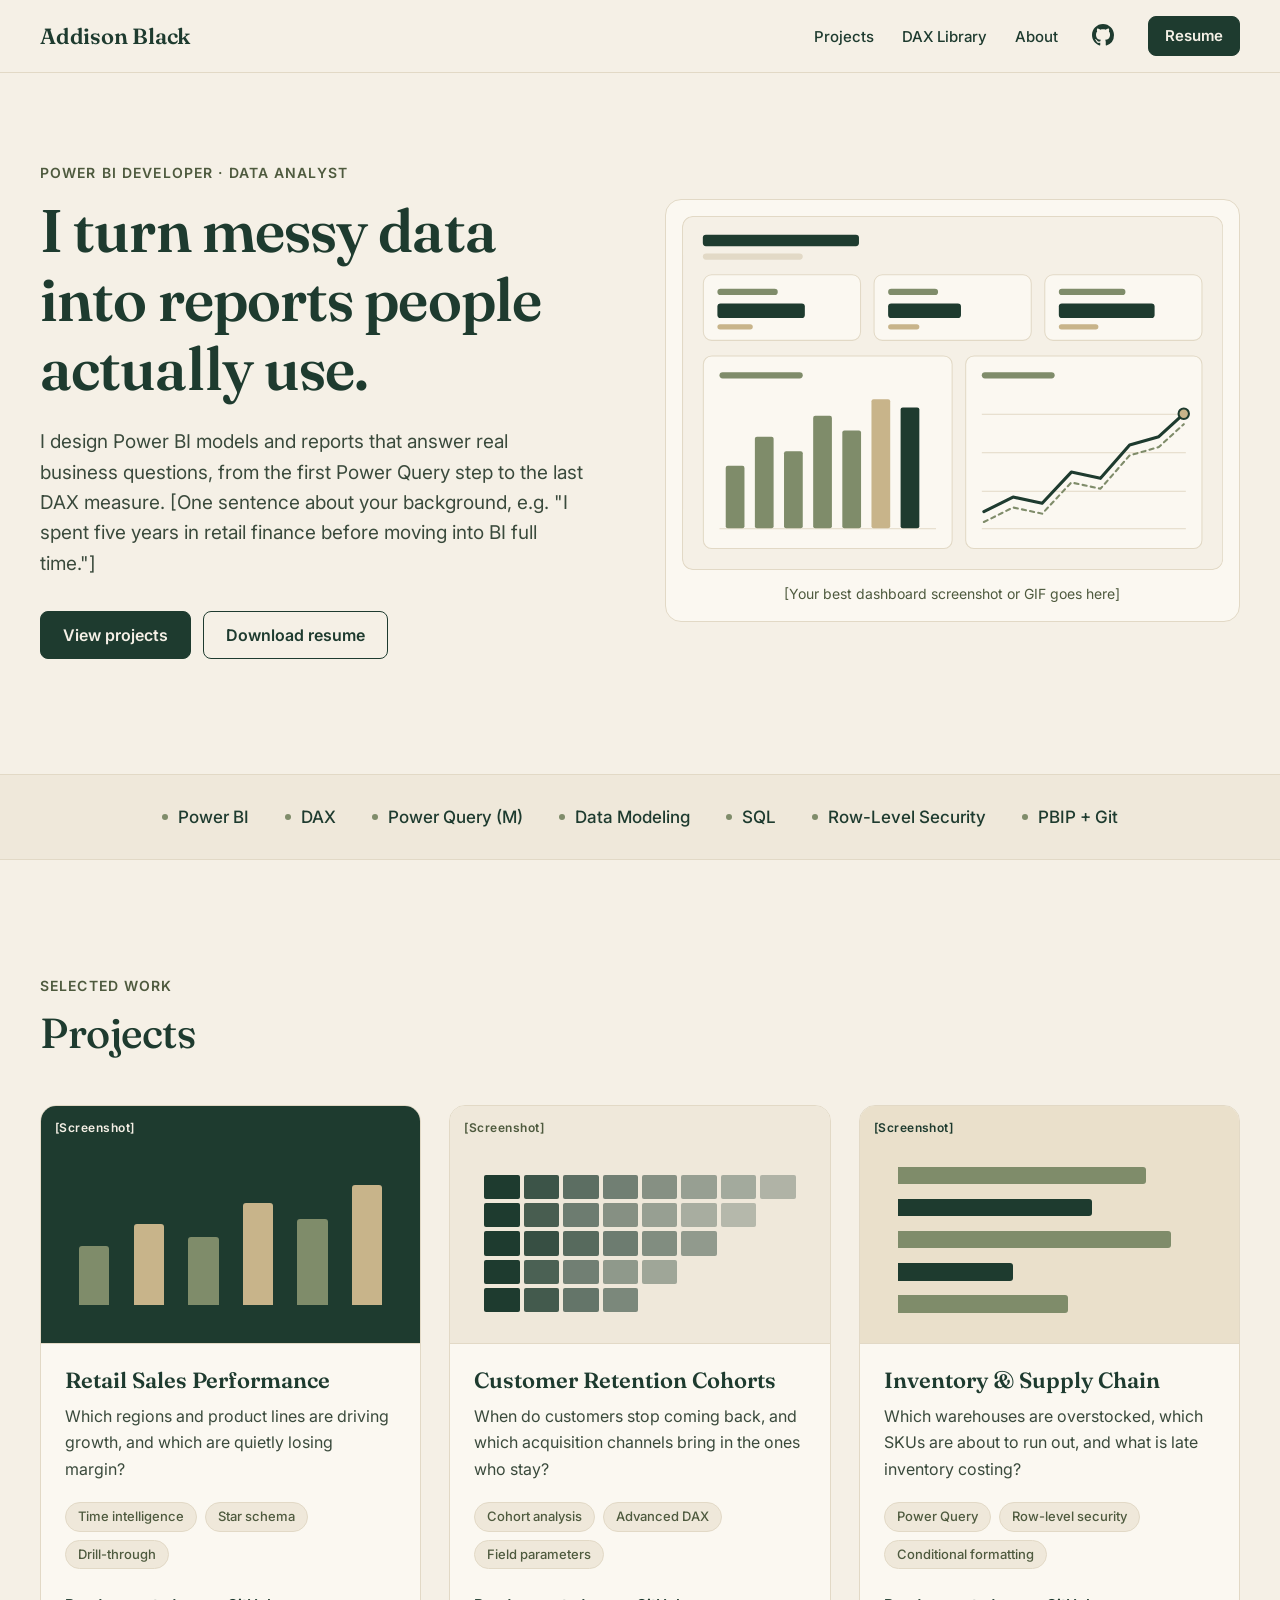
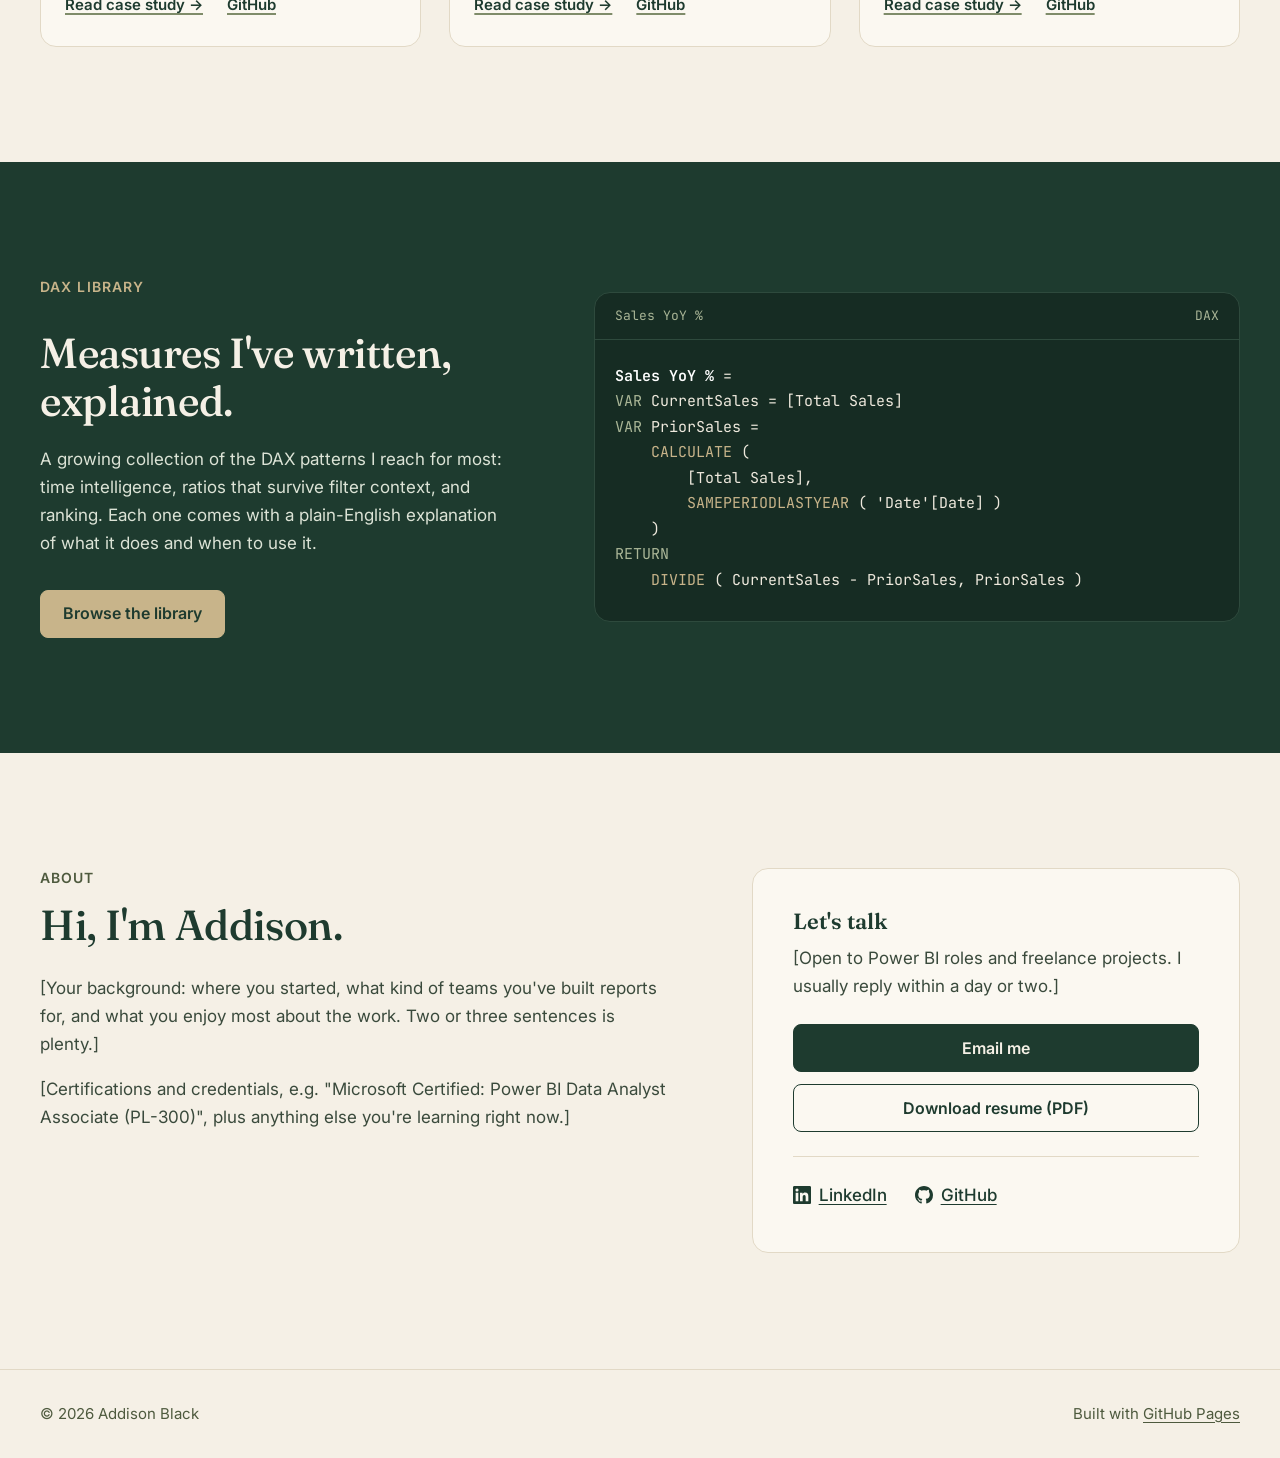
==== index.html @ 35fb1d41 "first commit" ====
<!DOCTYPE html>
<html lang="en">
<head>
  <meta charset="utf-8">
  <meta name="viewport" content="width=device-width, initial-scale=1">
  <script>document.documentElement.classList.add("js");</script>

  <title>Addison Black | Power BI Developer &amp; Data Analyst</title>
  <meta name="description" content="[Addison Black is a Power BI developer and data analyst who builds clear, well-modeled reports. Edit this description to about 150 characters.]">
  <link rel="canonical" href="https://addisonblack.github.io/">

  <!-- Open Graph / social sharing previews -->
  <meta property="og:type" content="website">
  <meta property="og:site_name" content="Addison Black">
  <meta property="og:title" content="Addison Black | Power BI Developer &amp; Data Analyst">
  <meta property="og:description" content="[I turn messy data into reports people actually use. Short description for link previews.]">
  <meta property="og:url" content="https://addisonblack.github.io/">
  <meta property="og:image" content="https://addisonblack.github.io/assets/img/[og-image-1200x630].png">
  <meta property="og:image:alt" content="[Describe the preview image]">
  <meta name="twitter:card" content="summary_large_image">

  <!-- Fonts -->
  <link rel="preconnect" href="https://fonts.googleapis.com">
  <link rel="preconnect" href="https://fonts.gstatic.com" crossorigin>
  <link href="https://fonts.googleapis.com/css2?family=Fraunces:opsz,wght@9..144,500;9..144,600&family=Inter:wght@400;500;600&family=JetBrains+Mono:wght@400;500&display=swap" rel="stylesheet">

  <link rel="stylesheet" href="css/styles.css">
</head>
<body>
  <a class="skip-link" href="#main">Skip to content</a>

  <!-- ===================== Header ===================== -->
  <header class="site-header">
    <div class="container header-inner">
      <a class="wordmark" href="index.html">Addison Black</a>

      <button class="menu-toggle" type="button" aria-expanded="false" aria-controls="site-nav">
        <span class="menu-toggle__bars" aria-hidden="true"></span>
        Menu
      </button>

      <nav id="site-nav" class="site-nav" aria-label="Main">
        <ul class="nav-list">
          <li><a href="#projects">Projects</a></li>
          <li><a href="#dax">DAX Library</a></li>
          <li><a href="#about">About</a></li>
          <li>
            <a class="nav-icon" href="https://github.com/AddisonBlack" aria-label="GitHub">
              <svg viewBox="0 0 16 16" aria-hidden="true" focusable="false" fill="currentColor"><path d="M8 0C3.58 0 0 3.58 0 8c0 3.54 2.29 6.53 5.47 7.59.4.07.55-.17.55-.38 0-.19-.01-.82-.01-1.49-2.01.37-2.53-.49-2.69-.94-.09-.23-.48-.94-.82-1.13-.28-.15-.68-.52-.01-.53.63-.01 1.08.58 1.23.82.72 1.21 1.87.87 2.33.66.07-.52.28-.87.51-1.07-1.78-.2-3.64-.89-3.64-3.95 0-.87.31-1.59.82-2.15-.08-.2-.36-1.02.08-2.12 0 0 .67-.21 2.2.82.64-.18 1.32-.27 2-.27.68 0 1.36.09 2 .27 1.53-1.04 2.2-.82 2.2-.82.44 1.1.16 1.92.08 2.12.51.56.82 1.27.82 2.15 0 3.07-1.87 3.75-3.65 3.95.29.25.54.73.54 1.48 0 1.07-.01 1.93-.01 2.2 0 .21.15.46.55.38A8.013 8.013 0 0016 8c0-4.42-3.58-8-8-8z"/></svg>
              <span class="nav-icon__text visually-hidden">GitHub</span>
            </a>
          </li>
          <li><a class="btn btn--primary btn--sm" href="assets/resume.pdf">Resume</a></li>
        </ul>
      </nav>
    </div>
  </header>

  <main id="main">

    <!-- ===================== Hero ===================== -->
    <section class="hero" aria-labelledby="hero-title">
      <div class="container hero-grid">
        <div>
          <p class="eyebrow">Power BI Developer · Data Analyst</p>
          <h1 id="hero-title" class="h1">I turn messy data into reports people actually use.</h1>
          <p class="lead">
            I design Power BI models and reports that answer real business questions, from the
            first Power Query step to the last DAX measure.
            [One sentence about your background, e.g. "I spent five years in retail finance before moving into BI full time."]
          </p>
          <div class="btn-row">
            <a class="btn btn--primary" href="#projects">View projects</a>
            <a class="btn btn--outline" href="assets/resume.pdf" download>Download resume</a>
          </div>
        </div>

        <!-- Featured dashboard.
             To replace the skeleton, swap the <svg> for:
             <img src="assets/img/featured-dashboard.png" alt="[Describe what the dashboard shows]" width="1200" height="780">
             and update the caption. -->
        <figure class="card hero-figure">
          <svg viewBox="0 0 520 340" role="img" aria-label="Placeholder sketch of a dashboard with three KPI tiles, a bar chart and a line chart">
            <rect x="0.5" y="0.5" width="519" height="339" rx="10" fill="#F5F0E6" stroke="#E2D9C6"/>
            <!-- Title -->
            <rect x="20" y="18" width="150" height="11" rx="3" fill="#1E3B2F"/>
            <rect x="20" y="36" width="96" height="6" rx="3" fill="#E2D9C6"/>
            <!-- KPI tiles -->
            <g>
              <rect x="20.5" y="56.5" width="151" height="63" rx="8" fill="#FBF8F1" stroke="#E2D9C6"/>
              <rect x="34" y="70" width="58" height="6" rx="3" fill="#7F8C6A"/>
              <rect x="34" y="84" width="84" height="14" rx="3" fill="#1E3B2F"/>
              <rect x="34" y="104" width="34" height="5" rx="2.5" fill="#C8B48A"/>

              <rect x="184.5" y="56.5" width="151" height="63" rx="8" fill="#FBF8F1" stroke="#E2D9C6"/>
              <rect x="198" y="70" width="48" height="6" rx="3" fill="#7F8C6A"/>
              <rect x="198" y="84" width="70" height="14" rx="3" fill="#1E3B2F"/>
              <rect x="198" y="104" width="30" height="5" rx="2.5" fill="#C8B48A"/>

              <rect x="348.5" y="56.5" width="151" height="63" rx="8" fill="#FBF8F1" stroke="#E2D9C6"/>
              <rect x="362" y="70" width="64" height="6" rx="3" fill="#7F8C6A"/>
              <rect x="362" y="84" width="92" height="14" rx="3" fill="#1E3B2F"/>
              <rect x="362" y="104" width="38" height="5" rx="2.5" fill="#C8B48A"/>
            </g>
            <!-- Bar chart -->
            <g>
              <rect x="20.5" y="134.5" width="239" height="185" rx="8" fill="#FBF8F1" stroke="#E2D9C6"/>
              <rect x="36" y="150" width="80" height="6" rx="3" fill="#7F8C6A"/>
              <line x1="36" y1="300.5" x2="244" y2="300.5" stroke="#E2D9C6"/>
              <rect x="42"  y="240" width="18" height="60"  rx="2" fill="#7F8C6A"/>
              <rect x="70"  y="212" width="18" height="88"  rx="2" fill="#7F8C6A"/>
              <rect x="98"  y="226" width="18" height="74"  rx="2" fill="#7F8C6A"/>
              <rect x="126" y="192" width="18" height="108" rx="2" fill="#7F8C6A"/>
              <rect x="154" y="206" width="18" height="94"  rx="2" fill="#7F8C6A"/>
              <rect x="182" y="176" width="18" height="124" rx="2" fill="#C8B48A"/>
              <rect x="210" y="184" width="18" height="116" rx="2" fill="#1E3B2F"/>
            </g>
            <!-- Line chart -->
            <g>
              <rect x="272.5" y="134.5" width="227" height="185" rx="8" fill="#FBF8F1" stroke="#E2D9C6"/>
              <rect x="288" y="150" width="70" height="6" rx="3" fill="#7F8C6A"/>
              <line x1="288" y1="190.5" x2="484" y2="190.5" stroke="#E2D9C6"/>
              <line x1="288" y1="227.5" x2="484" y2="227.5" stroke="#E2D9C6"/>
              <line x1="288" y1="264.5" x2="484" y2="264.5" stroke="#E2D9C6"/>
              <line x1="288" y1="300.5" x2="484" y2="300.5" stroke="#E2D9C6"/>
              <polyline points="290,284 318,270 346,276 374,246 402,252 430,220 458,212 482,190" fill="none" stroke="#7F8C6A" stroke-width="2" stroke-dasharray="4 4" stroke-linecap="round" transform="translate(0 10)"/>
              <polyline points="290,284 318,270 346,276 374,246 402,252 430,220 458,212 482,190" fill="none" stroke="#1E3B2F" stroke-width="3" stroke-linejoin="round" stroke-linecap="round"/>
              <circle cx="482" cy="190" r="5" fill="#C8B48A" stroke="#1E3B2F" stroke-width="2"/>
            </g>
          </svg>
          <figcaption class="figure-caption">[Your best dashboard screenshot or GIF goes here]</figcaption>
        </figure>
      </div>
    </section>

    <!-- ===================== Skills strip ===================== -->
    <section class="skills" aria-labelledby="skills-title">
      <div class="container">
        <h2 id="skills-title" class="visually-hidden">Skills</h2>
        <ul class="skills-list">
          <li>Power BI</li>
          <li>DAX</li>
          <li>Power Query (M)</li>
          <li>Data Modeling</li>
          <li>SQL</li>
          <li>Row-Level Security</li>
          <li>PBIP + Git</li>
        </ul>
      </div>
    </section>

    <!-- ===================== Projects ===================== -->
    <section id="projects" class="section" aria-labelledby="projects-title">
      <div class="container">
        <header class="section-header">
          <p class="eyebrow">Selected work</p>
          <h2 id="projects-title" class="h2">Projects</h2>
        </header>

        <ul class="projects-grid">
          <!-- Project 1 -->
          <li>
            <article class="card project-card">
              <!-- [Replace with <img class="thumb" src="assets/img/retail-sales-thumb.png" alt="Retail Sales Performance dashboard overview">] -->
              <div class="thumb thumb--bars" aria-hidden="true">
                <span class="thumb__label">[Screenshot]</span>
                <span style="height:45%"></span><span style="height:62%"></span><span style="height:52%"></span>
                <span style="height:78%"></span><span style="height:66%"></span><span style="height:92%"></span>
              </div>
              <div class="project-card__body">
                <h3 class="h3">Retail Sales Performance</h3>
                <p class="project-card__question">Which regions and product lines are driving growth, and which are quietly losing margin?</p>
                <ul class="tag-list" aria-label="Techniques">
                  <li class="tag">Time intelligence</li>
                  <li class="tag">Star schema</li>
                  <li class="tag">Drill-through</li>
                </ul>
                <div class="project-card__links">
                  <a class="text-link" href="projects/retail-sales.html" aria-label="Read case study: Retail Sales Performance">Read case study →</a>
                  <a class="text-link" href="https://github.com/AddisonBlack/[retail-sales-repo]" aria-label="GitHub: Retail Sales Performance repository">GitHub</a>
                </div>
              </div>
            </article>
          </li>

          <!-- Project 2 -->
          <li>
            <article class="card project-card">
              <!-- [Replace with <img class="thumb" src="assets/img/customer-retention-thumb.png" alt="Customer retention cohort matrix"> ] -->
              <div class="thumb thumb--cohort" aria-hidden="true">
                <span class="thumb__label">[Screenshot]</span>
                <span style="opacity:1"></span><span style="opacity:.85"></span><span style="opacity:.7"></span><span style="opacity:.6"></span><span style="opacity:.5"></span><span style="opacity:.42"></span><span style="opacity:.36"></span><span style="opacity:.3"></span>
                <span style="opacity:1"></span><span style="opacity:.8"></span><span style="opacity:.62"></span><span style="opacity:.5"></span><span style="opacity:.42"></span><span style="opacity:.34"></span><span style="opacity:.28"></span><span style="opacity:0"></span>
                <span style="opacity:1"></span><span style="opacity:.88"></span><span style="opacity:.72"></span><span style="opacity:.62"></span><span style="opacity:.52"></span><span style="opacity:.45"></span><span style="opacity:0"></span><span style="opacity:0"></span>
                <span style="opacity:1"></span><span style="opacity:.78"></span><span style="opacity:.6"></span><span style="opacity:.46"></span><span style="opacity:.38"></span><span style="opacity:0"></span><span style="opacity:0"></span><span style="opacity:0"></span>
                <span style="opacity:1"></span><span style="opacity:.82"></span><span style="opacity:.66"></span><span style="opacity:.55"></span><span style="opacity:0"></span><span style="opacity:0"></span><span style="opacity:0"></span><span style="opacity:0"></span>
              </div>
              <div class="project-card__body">
                <h3 class="h3">Customer Retention Cohorts</h3>
                <p class="project-card__question">When do customers stop coming back, and which acquisition channels bring in the ones who stay?</p>
                <ul class="tag-list" aria-label="Techniques">
                  <li class="tag">Cohort analysis</li>
                  <li class="tag">Advanced DAX</li>
                  <li class="tag">Field parameters</li>
                </ul>
                <div class="project-card__links">
                  <!-- [Change href to projects/customer-retention.html once that page exists] -->
                  <a class="text-link" href="#projects" aria-label="Read case study: Customer Retention Cohorts">Read case study →</a>
                  <a class="text-link" href="https://github.com/AddisonBlack/[customer-retention-repo]" aria-label="GitHub: Customer Retention Cohorts repository">GitHub</a>
                </div>
              </div>
            </article>
          </li>

          <!-- Project 3 -->
          <li>
            <article class="card project-card">
              <!-- [Replace with <img class="thumb" src="assets/img/inventory-thumb.png" alt="Inventory and supply chain dashboard"> ] -->
              <div class="thumb thumb--hbars" aria-hidden="true">
                <span class="thumb__label">[Screenshot]</span>
                <span style="width:82%"></span>
                <span style="width:64%" class="is-alert"></span>
                <span style="width:90%"></span>
                <span style="width:38%" class="is-alert"></span>
                <span style="width:56%"></span>
              </div>
              <div class="project-card__body">
                <h3 class="h3">Inventory &amp; Supply Chain</h3>
                <p class="project-card__question">Which warehouses are overstocked, which SKUs are about to run out, and what is late inventory costing?</p>
                <ul class="tag-list" aria-label="Techniques">
                  <li class="tag">Power Query</li>
                  <li class="tag">Row-level security</li>
                  <li class="tag">Conditional formatting</li>
                </ul>
                <div class="project-card__links">
                  <!-- [Change href to projects/inventory-supply-chain.html once that page exists] -->
                  <a class="text-link" href="#projects" aria-label="Read case study: Inventory and Supply Chain">Read case study →</a>
                  <a class="text-link" href="https://github.com/AddisonBlack/[inventory-repo]" aria-label="GitHub: Inventory and Supply Chain repository">GitHub</a>
                </div>
              </div>
            </article>
          </li>
        </ul>
      </div>
    </section>

    <!-- ===================== DAX Library ===================== -->
    <section id="dax" class="section section--dark" aria-labelledby="dax-title">
      <div class="container dax-grid">
        <div>
          <p class="eyebrow">DAX Library</p>
          <h2 id="dax-title" class="h2">Measures I've written, explained.</h2>
          <p>
            A growing collection of the DAX patterns I reach for most: time intelligence, ratios
            that survive filter context, and ranking. Each one comes with a plain-English
            explanation of what it does and when to use it.
          </p>
          <a class="btn btn--tan" href="https://github.com/AddisonBlack/[dax-library-repo]">Browse the library</a>
        </div>

        <figure class="code-block">
          <figcaption class="code-block__bar">
            <span>Sales YoY %</span>
            <span>DAX</span>
          </figcaption>
<pre tabindex="0" aria-label="DAX measure: Sales YoY %"><code><span class="tok-name">Sales YoY %</span> =
<span class="tok-kw">VAR</span> CurrentSales = [Total Sales]
<span class="tok-kw">VAR</span> PriorSales =
    <span class="tok-fn">CALCULATE</span> (
        [Total Sales],
        <span class="tok-fn">SAMEPERIODLASTYEAR</span> ( 'Date'[Date] )
    )
<span class="tok-kw">RETURN</span>
    <span class="tok-fn">DIVIDE</span> ( CurrentSales - PriorSales, PriorSales )</code></pre>
        </figure>
      </div>
    </section>

    <!-- ===================== About & contact ===================== -->
    <section id="about" class="section" aria-labelledby="about-title">
      <div class="container about-grid">
        <div>
          <p class="eyebrow">About</p>
          <h2 id="about-title" class="h2">Hi, I'm Addison.</h2>
          <p>
            [Your background: where you started, what kind of teams you've built reports for,
            and what you enjoy most about the work. Two or three sentences is plenty.]
          </p>
          <p>
            [Certifications and credentials, e.g. "Microsoft Certified: Power BI Data Analyst
            Associate (PL-300)", plus anything else you're learning right now.]
          </p>
        </div>

        <aside class="card contact-card" aria-labelledby="contact-title">
          <h3 id="contact-title" class="h3">Let's talk</h3>
          <p>[Open to Power BI roles and freelance projects. I usually reply within a day or two.]</p>
          <a class="btn btn--primary" href="mailto:[your-email@example.com]">Email me</a>
          <a class="btn btn--outline" href="assets/resume.pdf" download>Download resume (PDF)</a>
          <ul class="contact-links">
            <li>
              <a class="icon-text-link" href="https://www.linkedin.com/in/[your-linkedin-handle]">
                <svg viewBox="0 0 24 24" aria-hidden="true" focusable="false" fill="currentColor"><path d="M20.45 20.45h-3.56v-5.57c0-1.33-.02-3.04-1.85-3.04-1.86 0-2.14 1.45-2.14 2.94v5.67H9.34V9h3.42v1.56h.05c.48-.9 1.64-1.85 3.37-1.85 3.6 0 4.27 2.37 4.27 5.46v6.28zM5.34 7.43a2.06 2.06 0 1 1 0-4.13 2.06 2.06 0 0 1 0 4.13zM7.12 20.45H3.56V9h3.56v11.45zM22.22 0H1.77C.79 0 0 .77 0 1.73v20.54C0 23.23.79 24 1.77 24h20.45c.98 0 1.78-.77 1.78-1.73V1.73C24 .77 23.2 0 22.22 0z"/></svg>
                LinkedIn
              </a>
            </li>
            <li>
              <a class="icon-text-link" href="https://github.com/AddisonBlack">
                <svg viewBox="0 0 16 16" aria-hidden="true" focusable="false" fill="currentColor"><path d="M8 0C3.58 0 0 3.58 0 8c0 3.54 2.29 6.53 5.47 7.59.4.07.55-.17.55-.38 0-.19-.01-.82-.01-1.49-2.01.37-2.53-.49-2.69-.94-.09-.23-.48-.94-.82-1.13-.28-.15-.68-.52-.01-.53.63-.01 1.08.58 1.23.82.72 1.21 1.87.87 2.33.66.07-.52.28-.87.51-1.07-1.78-.2-3.64-.89-3.64-3.95 0-.87.31-1.59.82-2.15-.08-.2-.36-1.02.08-2.12 0 0 .67-.21 2.2.82.64-.18 1.32-.27 2-.27.68 0 1.36.09 2 .27 1.53-1.04 2.2-.82 2.2-.82.44 1.1.16 1.92.08 2.12.51.56.82 1.27.82 2.15 0 3.07-1.87 3.75-3.65 3.95.29.25.54.73.54 1.48 0 1.07-.01 1.93-.01 2.2 0 .21.15.46.55.38A8.013 8.013 0 0016 8c0-4.42-3.58-8-8-8z"/></svg>
                GitHub
              </a>
            </li>
          </ul>
        </aside>
      </div>
    </section>

  </main>

  <!-- ===================== Footer ===================== -->
  <footer class="site-footer">
    <div class="container footer-inner">
      <p>© 2026 Addison Black</p>
      <p>Built with <a href="https://pages.github.com/">GitHub Pages</a></p>
    </div>
  </footer>

  <script src="js/main.js"></script>
</body>
</html>
---- css/styles.css ----
/* ==========================================================================
   Addison Black — Portfolio stylesheet
   --------------------------------------------------------------------------
   Sections:
   1.  Design tokens (colors, fonts, sizes)
   2.  Reset & base elements
   3.  Layout helpers (container, sections, visually-hidden)
   4.  Typography (eyebrows, headings, lead text)
   5.  Buttons & links
   6.  Site header & navigation
   7.  Hero
   8.  Dashboard skeleton placeholder (hero card)
   9.  Skills strip
   10. Projects grid & cards
   11. DAX Library (dark section) & code blocks
   12. About & contact
   13. Footer
   14. Case study page
   15. Media queries (tablet & mobile)
   ========================================================================== */


/* ==========================================================================
   1. Design tokens
   ========================================================================== */
:root {
  /* Brand palette */
  --forest: #1E3B2F;       /* primary: text, buttons, dark sections */
  --forest-deep: #162C23;  /* code block background on dark sections */
  --sage: #7F8C6A;         /* decorative only: chart bars, borders (not for small text) */
  --sage-dark: #4E5A3E;    /* small labels & secondary text on cream */
  --sage-light: #A9B596;   /* VAR / RETURN keywords on dark backgrounds */
  --tan: #C8B48A;          /* accent: buttons on dark, highlights, code functions */
  --cream: #F5F0E6;        /* page background */
  --sand: #EFE8DA;         /* slightly darker cream band (skills strip, pills) */
  --card: #FBF8F1;         /* card background */
  --line: #E2D9C6;         /* borders & dividers */
  --body-text: #3A4A3C;    /* paragraph text */

  /* Focus ring (overridden inside dark sections) */
  --focus: var(--forest);

  /* Fonts */
  --font-heading: "Fraunces", Georgia, "Times New Roman", serif;
  --font-body: "Inter", system-ui, -apple-system, "Segoe UI", Roboto, sans-serif;
  --font-mono: "JetBrains Mono", ui-monospace, SFMono-Regular, Menlo, Consolas, monospace;

  /* Sizing */
  --container: 1200px;
  --gutter: 24px;
  --radius-card: 16px;
  --radius-btn: 8px;
  --section-space: clamp(64px, 9vw, 120px);
  --header-height: 72px;
}


/* ==========================================================================
   2. Reset & base elements
   ========================================================================== */
*,
*::before,
*::after {
  box-sizing: border-box;
}

html {
  scroll-behavior: smooth;
  scroll-padding-top: calc(var(--header-height) + 16px); /* anchor links clear sticky header */
  -webkit-text-size-adjust: 100%;
}

@media (prefers-reduced-motion: reduce) {
  html { scroll-behavior: auto; }
  *, *::before, *::after { transition: none !important; }
}

body {
  margin: 0;
  background: var(--cream);
  color: var(--body-text);
  font-family: var(--font-body);
  font-size: 1.0625rem; /* 17px */
  line-height: 1.65;
  -webkit-font-smoothing: antialiased;
}

img,
svg {
  display: block;
  max-width: 100%;
  height: auto;
}

h1, h2, h3, h4 {
  margin: 0;
  color: var(--forest);
  font-family: var(--font-heading);
  font-weight: 600;
  line-height: 1.15;
}

p {
  margin: 0 0 1em;
}

p:last-child {
  margin-bottom: 0;
}

a {
  color: var(--forest);
  text-underline-offset: 3px;
}

ul, ol {
  margin: 0;
  padding: 0;
}

code, pre {
  font-family: var(--font-mono);
}

/* Visible keyboard focus everywhere */
:focus-visible {
  outline: 3px solid var(--focus);
  outline-offset: 3px;
  border-radius: 4px;
}


/* ==========================================================================
   3. Layout helpers
   ========================================================================== */
.container {
  width: 100%;
  max-width: calc(var(--container) + var(--gutter) * 2);
  margin-inline: auto;
  padding-inline: var(--gutter);
}

.section {
  padding-block: var(--section-space);
}

/* Dark forest sections (DAX Library, Next project band) */
.section--dark {
  --focus: var(--tan);
  background: var(--forest);
  color: var(--cream);
}

.section--dark h2,
.section--dark h3 {
  color: var(--cream);
}

.section--dark a:not(.btn) {
  color: var(--cream);
}

/* Hidden visually but still read by screen readers */
.visually-hidden {
  position: absolute !important;
  width: 1px;
  height: 1px;
  padding: 0;
  margin: -1px;
  overflow: hidden;
  clip: rect(0 0 0 0);
  white-space: nowrap;
  border: 0;
}

/* "Skip to content" link, appears on keyboard focus */
.skip-link {
  position: absolute;
  top: -100px;
  left: 16px;
  z-index: 100;
  padding: 10px 16px;
  background: var(--forest);
  color: var(--cream);
  border-radius: var(--radius-btn);
  font-weight: 600;
  text-decoration: none;
}

.skip-link:focus {
  top: 12px;
}

/* Generic card */
.card {
  background: var(--card);
  border: 1px solid var(--line);
  border-radius: var(--radius-card);
}


/* ==========================================================================
   4. Typography
   ========================================================================== */
.eyebrow {
  display: block;
  margin: 0 0 14px;
  color: var(--sage-dark);
  font-family: var(--font-body);
  font-size: 14px;
  font-weight: 600;
  letter-spacing: 0.08em;
  line-height: 1.4;
  text-transform: uppercase;
}

.section--dark .eyebrow {
  color: var(--tan);
}

.h1 {
  font-size: clamp(2.375rem, 5.2vw, 3.75rem);
  letter-spacing: -0.015em;
}

.h2 {
  font-size: clamp(1.875rem, 3.6vw, 2.625rem);
  font-weight: 500;
  letter-spacing: -0.01em;
}

.h3 {
  font-size: 1.375rem;
  font-weight: 600;
}

.lead {
  max-width: 34em;
  font-size: 1.1875rem;
  line-height: 1.6;
}

.section-header {
  max-width: 640px;
  margin-bottom: 48px;
}

.muted {
  color: var(--sage-dark);
  font-size: 0.9375rem;
}


/* ==========================================================================
   5. Buttons & links
   ========================================================================== */
.btn {
  display: inline-flex;
  align-items: center;
  justify-content: center;
  gap: 8px;
  min-height: 48px;
  padding: 12px 22px;
  border: 1.5px solid transparent;
  border-radius: var(--radius-btn);
  font-family: var(--font-body);
  font-size: 1rem;
  font-weight: 600;
  line-height: 1.2;
  text-decoration: none;
  cursor: pointer;
  transition: background-color 0.15s ease, color 0.15s ease, border-color 0.15s ease;
}

.btn--sm {
  min-height: 40px;
  padding: 8px 16px;
  font-size: 0.9375rem;
}

/* Filled forest (light backgrounds) */
.btn--primary {
  background: var(--forest);
  border-color: var(--forest);
  color: var(--cream);
}

.btn--primary:hover {
  background: #2A4E3F;
  border-color: #2A4E3F;
}

/* Outlined forest (light backgrounds) */
.btn--outline {
  background: transparent;
  border-color: var(--forest);
  color: var(--forest);
}

.btn--outline:hover {
  background: var(--forest);
  color: var(--cream);
}

/* Tan (dark backgrounds) */
.btn--tan {
  background: var(--tan);
  border-color: var(--tan);
  color: var(--forest);
}

.btn--tan:hover {
  background: #D6C59F;
  border-color: #D6C59F;
}

.btn-row {
  display: flex;
  flex-wrap: wrap;
  gap: 12px;
}

/* Text link with arrow, e.g. "Read case study →" */
.text-link {
  color: var(--forest);
  font-weight: 600;
  text-decoration: underline;
  text-decoration-color: var(--sage);
  text-decoration-thickness: 1.5px;
}

.text-link:hover {
  text-decoration-color: var(--forest);
}

/* Icon + text link (GitHub, LinkedIn) */
.icon-text-link {
  display: inline-flex;
  align-items: center;
  gap: 8px;
  font-weight: 500;
}

.icon-text-link svg {
  width: 18px;
  height: 18px;
  flex-shrink: 0;
}


/* ==========================================================================
   6. Site header & navigation
   ========================================================================== */
.site-header {
  position: sticky;
  top: 0;
  z-index: 50;
  background: var(--cream);
  border-bottom: 1px solid var(--line);
}

.header-inner {
  display: flex;
  align-items: center;
  justify-content: space-between;
  gap: 24px;
  min-height: var(--header-height);
}

.wordmark {
  color: var(--forest);
  font-family: var(--font-heading);
  font-size: 1.375rem;
  font-weight: 600;
  letter-spacing: -0.01em;
  text-decoration: none;
  white-space: nowrap;
}

.nav-list {
  display: flex;
  align-items: center;
  gap: 28px;
  list-style: none;
}

.nav-list a:not(.btn) {
  color: var(--forest);
  font-size: 0.9375rem;
  font-weight: 500;
  text-decoration: none;
}

.nav-list a:not(.btn):hover {
  text-decoration: underline;
}

.nav-icon {
  display: inline-flex;
  padding: 6px;
}

.nav-icon svg {
  width: 22px;
  height: 22px;
}

/* Mobile menu button (only shown on small screens when JS is running) */
.menu-toggle {
  display: none;
  align-items: center;
  gap: 10px;
  min-height: 44px;
  padding: 8px 14px;
  background: transparent;
  border: 1.5px solid var(--forest);
  border-radius: var(--radius-btn);
  color: var(--forest);
  font: 600 0.9375rem/1 var(--font-body);
  cursor: pointer;
}

.menu-toggle__bars,
.menu-toggle__bars::before,
.menu-toggle__bars::after {
  display: block;
  width: 18px;
  height: 2px;
  background: currentColor;
  border-radius: 2px;
}

.menu-toggle__bars {
  position: relative;
}

.menu-toggle__bars::before,
.menu-toggle__bars::after {
  content: "";
  position: absolute;
  left: 0;
}

.menu-toggle__bars::before { top: -6px; }
.menu-toggle__bars::after  { top: 6px; }

/* Turn the bars into an X when open */
.menu-toggle[aria-expanded="true"] .menu-toggle__bars { background: transparent; }
.menu-toggle[aria-expanded="true"] .menu-toggle__bars::before { top: 0; transform: rotate(45deg); }
.menu-toggle[aria-expanded="true"] .menu-toggle__bars::after  { top: 0; transform: rotate(-45deg); }


/* ==========================================================================
   7. Hero
   ========================================================================== */
.hero {
  padding-block: clamp(48px, 7vw, 96px) var(--section-space);
}

.hero-grid {
  display: grid;
  grid-template-columns: minmax(0, 1fr) minmax(0, 1.05fr);
  align-items: center;
  gap: clamp(40px, 6vw, 80px);
}

.hero h1 {
  margin-bottom: 24px;
}

.hero .lead {
  margin-bottom: 32px;
}


/* ==========================================================================
   8. Dashboard skeleton placeholder (hero card)
   ========================================================================== */
.hero-figure {
  margin: 0;
  padding: 16px;
}

.hero-figure svg,
.hero-figure img {
  width: 100%;
  border-radius: 10px;
}

.figure-caption {
  margin-top: 12px;
  color: var(--sage-dark);
  font-size: 0.875rem;
  text-align: center;
}


/* ==========================================================================
   9. Skills strip
   ========================================================================== */
.skills {
  padding-block: 28px;
  background: var(--sand);
  border-block: 1px solid var(--line);
}

.skills-list {
  display: flex;
  flex-wrap: wrap;
  justify-content: center;
  gap: 12px 36px;
  list-style: none;
}

.skills-list li {
  display: inline-flex;
  align-items: center;
  gap: 10px;
  color: var(--forest);
  font-weight: 500;
  white-space: nowrap;
}

/* Small sage marker before each item (works cleanly when the row wraps) */
.skills-list li::before {
  content: "";
  width: 6px;
  height: 6px;
  background: var(--sage);
  border-radius: 50%;
}


/* ==========================================================================
   10. Projects grid & cards
   ========================================================================== */
.projects-grid {
  display: grid;
  grid-template-columns: repeat(3, minmax(0, 1fr));
  gap: 28px;
  list-style: none;
}

.project-card {
  display: flex;
  flex-direction: column;
  height: 100%;
  overflow: hidden;
}

.project-card__body {
  display: flex;
  flex: 1;
  flex-direction: column;
  padding: 24px 24px 28px;
}

.project-card h3 {
  margin-bottom: 10px;
}

.project-card__question {
  margin-bottom: 20px;
  font-size: 1rem;
}

.tag-list {
  display: flex;
  flex-wrap: wrap;
  gap: 8px;
  margin-bottom: 24px;
  list-style: none;
}

.tag {
  padding: 4px 12px;
  background: var(--sand);
  border: 1px solid var(--line);
  border-radius: 999px;
  color: var(--sage-dark);
  font-size: 0.8125rem;
  font-weight: 500;
  line-height: 1.5;
}

.project-card__links {
  display: flex;
  flex-wrap: wrap;
  gap: 8px 24px;
  margin-top: auto; /* pin links to bottom so cards line up */
  font-size: 0.9375rem;
}

/* ---- Thumbnails (CSS chart placeholders) ----
   Replace each .thumb <div> with:
   <img class="thumb" src="assets/img/your-image.png" alt="Describe the dashboard">  */
.thumb {
  position: relative;
  aspect-ratio: 16 / 10;
  width: 100%;
  border-bottom: 1px solid var(--line);
  object-fit: cover;
}

.thumb__label {
  position: absolute;
  top: 12px;
  left: 14px;
  font-size: 0.75rem;
  font-weight: 600;
  letter-spacing: 0.04em;
}

/* Thumb 1: vertical bars on forest */
.thumb--bars {
  display: flex;
  align-items: flex-end;
  gap: 8%;
  padding: 18% 10% 10%;
  background: var(--forest);
}

.thumb--bars .thumb__label { color: var(--cream); }

.thumb--bars span:not(.thumb__label) {
  flex: 1;
  background: var(--sage);
  border-radius: 3px 3px 0 0;
}

.thumb--bars span:not(.thumb__label):nth-child(odd) { background: var(--tan); }

/* Thumb 2: cohort heat grid on sand */
.thumb--cohort {
  display: grid;
  grid-template-columns: repeat(8, 1fr);
  gap: 4px;
  padding: 18% 9% 8%;
  background: var(--sand);
}

.thumb--cohort .thumb__label { color: var(--sage-dark); }

.thumb--cohort span:not(.thumb__label) {
  background: var(--forest);
  border-radius: 2px;
}

/* Thumb 3: horizontal bars on tan tint */
.thumb--hbars {
  display: flex;
  flex-direction: column;
  justify-content: center;
  gap: 9%;
  padding: 14% 10% 6%;
  background: #EAE0CB;
}

.thumb--hbars .thumb__label { color: var(--forest); }

.thumb--hbars span:not(.thumb__label) {
  height: 11%;
  background: var(--sage);
  border-radius: 0 3px 3px 0;
}

.thumb--hbars span.is-alert { background: var(--forest); }


/* ==========================================================================
   11. DAX Library (dark section) & code blocks
   ========================================================================== */
.dax-grid {
  display: grid;
  grid-template-columns: minmax(0, 0.85fr) minmax(0, 1.15fr);
  align-items: center;
  gap: clamp(40px, 6vw, 80px);
}

.dax-grid .h2 {
  margin-bottom: 20px;
}

.dax-grid p {
  max-width: 30em;
  margin-bottom: 32px;
  color: #DCE3D6;
}

/* Code block (used on dark backgrounds) */
.code-block {
  margin: 0;
  overflow: hidden;
  background: var(--forest-deep);
  border: 1px solid #2E4A3D;
  border-radius: var(--radius-card);
}

.code-block__bar {
  display: flex;
  align-items: center;
  justify-content: space-between;
  padding: 12px 20px;
  border-bottom: 1px solid #2E4A3D;
  color: var(--sage-light);
  font-family: var(--font-mono);
  font-size: 0.8125rem;
}

.code-block pre {
  margin: 0;
  padding: 24px 20px 28px;
  overflow-x: auto; /* long lines scroll inside the block, not the page */
  color: #EEE9DD;
  font-size: 0.9375rem;
  line-height: 1.7;
  tab-size: 4;
}

/* Syntax colors */
.tok-fn { color: var(--tan); }        /* DAX functions */
.tok-kw { color: var(--sage-light); } /* VAR / RETURN */
.tok-name { color: #FFFFFF; font-weight: 600; } /* measure name */


/* ==========================================================================
   12. About & contact
   ========================================================================== */
.about-grid {
  display: grid;
  grid-template-columns: minmax(0, 1.3fr) minmax(0, 1fr);
  align-items: start;
  gap: clamp(40px, 6vw, 96px);
}

.about-grid .h2 {
  margin-bottom: 24px;
}

.contact-card {
  padding: clamp(28px, 4vw, 40px);
}

.contact-card .h3 {
  margin-bottom: 10px;
}

.contact-card > p {
  margin-bottom: 24px;
}

.contact-card .btn {
  width: 100%;
}

.contact-card .btn + .btn {
  margin-top: 12px;
}

.contact-links {
  display: flex;
  flex-wrap: wrap;
  gap: 12px 28px;
  margin-top: 24px;
  padding-top: 24px;
  border-top: 1px solid var(--line);
  list-style: none;
}


/* ==========================================================================
   13. Footer
   ========================================================================== */
.site-footer {
  padding-block: 32px;
  border-top: 1px solid var(--line);
  color: var(--sage-dark);
  font-size: 0.9375rem;
}

.footer-inner {
  display: flex;
  flex-wrap: wrap;
  justify-content: space-between;
  gap: 8px 24px;
}

.site-footer p {
  margin: 0;
}

.site-footer a {
  color: var(--sage-dark);
}


/* ==========================================================================
   14. Case study page
   ========================================================================== */
.cs-intro {
  padding-block: clamp(40px, 6vw, 72px) 40px;
}

.back-link {
  display: inline-block;
  margin-bottom: 32px;
  font-size: 0.9375rem;
  font-weight: 600;
  text-decoration: none;
}

.back-link:hover {
  text-decoration: underline;
}

.cs-intro h1 {
  margin-bottom: 20px;
}

/* ---- Metadata row (<dl>) ---- */
.meta {
  display: grid;
  grid-template-columns: repeat(4, minmax(0, 1fr));
  margin: 40px 0 0;
  border-block: 1px solid var(--line);
}

.meta > div {
  padding: 20px 24px 20px 0;
}

.meta > div + div {
  padding-left: 24px;
  border-left: 1px solid var(--line);
}

.meta dt {
  margin-bottom: 6px;
  color: var(--sage-dark);
  font-size: 0.8125rem;
  font-weight: 600;
  letter-spacing: 0.08em;
  text-transform: uppercase;
}

.meta dd {
  margin: 0;
  color: var(--forest);
  font-size: 0.9375rem;
}

/* ---- 16:9 media placeholders ---- */
.media-figure {
  margin: 0;
}

.media-placeholder {
  display: grid;
  place-items: center;
  aspect-ratio: 16 / 9;
  width: 100%;
  padding: 24px;
  background: var(--sand);
  border: 1px dashed var(--sage);
  border-radius: var(--radius-card);
  color: var(--sage-dark);
  font-size: 0.9375rem;
  text-align: center;
}

.media-figure img,
.media-figure iframe {
  width: 100%;
  aspect-ratio: 16 / 9;
  height: auto;
  border: 1px solid var(--line);
  border-radius: var(--radius-card);
}

.media-placeholder--video {
  background: var(--forest);
  border: 0;
  color: #DCE3D6;
}

.play-icon {
  width: 72px;
  height: 72px;
  margin: 0 auto 14px;
}

/* ---- Two-column content sections ---- */
.cs-body {
  padding-block: 24px var(--section-space);
}

.cs-section {
  display: grid;
  grid-template-columns: minmax(0, 280px) minmax(0, 1fr);
  gap: 24px 64px;
  padding-block: 56px;
  border-top: 1px solid var(--line);
}

.cs-section:first-child {
  border-top: 0;
}

.cs-section__content {
  max-width: 760px;
}

.cs-section__content > * + * {
  margin-top: 20px;
}

.cs-section__content h3 {
  margin-bottom: 4px;
  font-family: var(--font-body);
  font-size: 1rem;
  font-weight: 600;
}

/* Definition-style list for "The question" */
.qa-list {
  margin: 0;
}

.qa-list dt {
  color: var(--forest);
  font-weight: 600;
}

.qa-list dd {
  margin: 4px 0 20px;
}

/* ---- Numbered steps with tan badges ---- */
.steps {
  counter-reset: step;
  list-style: none;
}

.steps li {
  position: relative;
  min-height: 36px;
  padding-left: 56px;
  counter-increment: step;
}

.steps li + li {
  margin-top: 20px;
}

.steps li::before {
  content: counter(step);
  position: absolute;
  top: -2px;
  left: 0;
  display: grid;
  place-items: center;
  width: 36px;
  height: 36px;
  background: var(--tan);
  border-radius: 50%;
  color: var(--forest);
  font-family: var(--font-heading);
  font-weight: 600;
}

/* ---- Star schema diagram ---- */
.schema {
  margin: 0;
  padding: 28px;
}

.schema__grid {
  position: relative;
  display: grid;
  grid-template-columns: repeat(3, minmax(0, 1fr));
  grid-template-areas:
    ".       date     ."
    "product fact     store"
    ".       customer .";
  gap: 28px 20px;
  max-width: 560px;
  margin-inline: auto;
}

/* Connector lines: a cross through the center, hidden behind the boxes */
.schema__grid::before,
.schema__grid::after {
  content: "";
  position: absolute;
  background: var(--sage);
}

.schema__grid::before { /* vertical */
  top: 16%;
  bottom: 16%;
  left: 50%;
  width: 2px;
  transform: translateX(-50%);
}

.schema__grid::after { /* horizontal */
  top: 50%;
  left: 16%;
  right: 16%;
  height: 2px;
  transform: translateY(-50%);
}

.schema__table {
  position: relative;
  z-index: 1;
  padding: 14px 10px;
  background: var(--card);
  border: 1.5px solid var(--sage);
  border-radius: 10px;
  color: var(--forest);
  font-size: 0.875rem;
  font-weight: 600;
  text-align: center;
}

.schema__table--fact {
  grid-area: fact;
  background: var(--forest);
  border-color: var(--forest);
  color: var(--cream);
}

.schema__table--date     { grid-area: date; }
.schema__table--product  { grid-area: product; }
.schema__table--store    { grid-area: store; }
.schema__table--customer { grid-area: customer; }

.schema figcaption {
  margin-top: 20px;
}

/* Light-background version of the code block on the case study page
   is still dark, matching the home page. */
.code-block--inline pre {
  font-size: 0.9375rem;
}

/* ---- Insight cards ---- */
.insights {
  display: grid;
  grid-template-columns: repeat(3, minmax(0, 1fr));
  gap: 16px;
  list-style: none;
}

.insight {
  padding: 24px;
}

.insight__stat {
  display: block;
  margin-bottom: 8px;
  color: var(--forest);
  font-family: var(--font-heading);
  font-size: 2rem;
  font-weight: 600;
  line-height: 1.1;
}

.insight p {
  font-size: 0.9375rem;
}

/* ---- Next project band ---- */
.next-project {
  padding-block: clamp(56px, 8vw, 96px);
}

.next-project__link {
  display: inline-block;
  color: var(--cream);
  font-family: var(--font-heading);
  font-size: clamp(1.75rem, 4vw, 2.75rem);
  font-weight: 500;
  line-height: 1.2;
  text-decoration: none;
}

.next-project__link span {
  color: var(--tan);
}

.next-project__link:hover {
  text-decoration: underline;
  text-decoration-thickness: 2px;
  text-underline-offset: 6px;
}


/* ==========================================================================
   15. Media queries
   ========================================================================== */

/* ---- Tablet & below (≤ 960px) ---- */
@media (max-width: 960px) {
  .hero-grid,
  .dax-grid,
  .about-grid {
    grid-template-columns: minmax(0, 1fr);
  }

  .projects-grid {
    grid-template-columns: repeat(2, minmax(0, 1fr));
  }

  .meta {
    grid-template-columns: repeat(2, minmax(0, 1fr));
  }

  .meta > div:nth-child(3) {
    padding-left: 0;
    border-left: 0;
  }

  .meta > div:nth-child(n + 3) {
    border-top: 1px solid var(--line);
  }

  .cs-section {
    grid-template-columns: minmax(0, 1fr);
    padding-block: 44px;
  }

  .insights {
    grid-template-columns: repeat(3, minmax(0, 1fr));
  }
}

/* ---- Mobile navigation (≤ 860px) ----
   Only collapses when JS is running (html.js), so the links
   remain usable if JavaScript is disabled. */
@media (max-width: 860px) {
  .js .menu-toggle {
    display: inline-flex;
  }

  .js .site-nav {
    display: none;
    position: absolute;
    top: 100%;
    left: 0;
    right: 0;
    padding: 8px var(--gutter) 24px;
    background: var(--cream);
    border-bottom: 1px solid var(--line);
  }

  .js .site-nav.is-open {
    display: block;
  }

  .js .nav-list {
    flex-direction: column;
    align-items: stretch;
    gap: 0;
  }

  .js .nav-list li {
    border-bottom: 1px solid var(--line);
  }

  .js .nav-list li:last-child {
    padding-top: 16px;
    border-bottom: 0;
  }

  .js .nav-list a:not(.btn) {
    display: flex;
    align-items: center;
    gap: 10px;
    padding: 14px 0;
    font-size: 1.0625rem;
  }

  .js .nav-list .btn {
    width: 100%;
  }

  /* Show "GitHub" text next to the icon inside the open menu */
  .js .nav-icon .nav-icon__text {
    position: static !important;
    width: auto;
    height: auto;
    margin: 0;
    overflow: visible;
    clip: auto;
    white-space: normal;
  }

  /* No-JS fallback: let the nav wrap below the wordmark */
  html:not(.js) .header-inner {
    flex-wrap: wrap;
    padding-block: 12px;
  }

  html:not(.js) .nav-list {
    flex-wrap: wrap;
    gap: 8px 20px;
  }
}

/* ---- Mobile (≤ 640px) ---- */
@media (max-width: 640px) {
  :root {
    --gutter: 16px;
    --header-height: 64px;
  }

  body {
    font-size: 1rem;
  }

  .lead {
    font-size: 1.0625rem;
  }

  .projects-grid,
  .insights,
  .meta {
    grid-template-columns: minmax(0, 1fr);
  }

  .meta > div,
  .meta > div + div {
    padding: 16px 0;
    border-left: 0;
  }

  .meta > div + div {
    border-top: 1px solid var(--line);
  }

  .btn-row .btn {
    flex: 1 1 100%;
  }

  .skills-list {
    justify-content: flex-start;
    gap: 10px 24px;
  }

  .code-block pre {
    padding: 20px 16px 24px;
    font-size: 0.8125rem;
  }

  .hero-figure {
    padding: 10px;
  }

  .schema {
    padding: 20px 14px;
  }

  .schema__grid {
    gap: 22px 10px;
  }

  .schema__table {
    padding: 12px 4px;
    font-size: 0.8125rem;
  }

  .play-icon {
    width: 56px;
    height: 56px;
  }
}
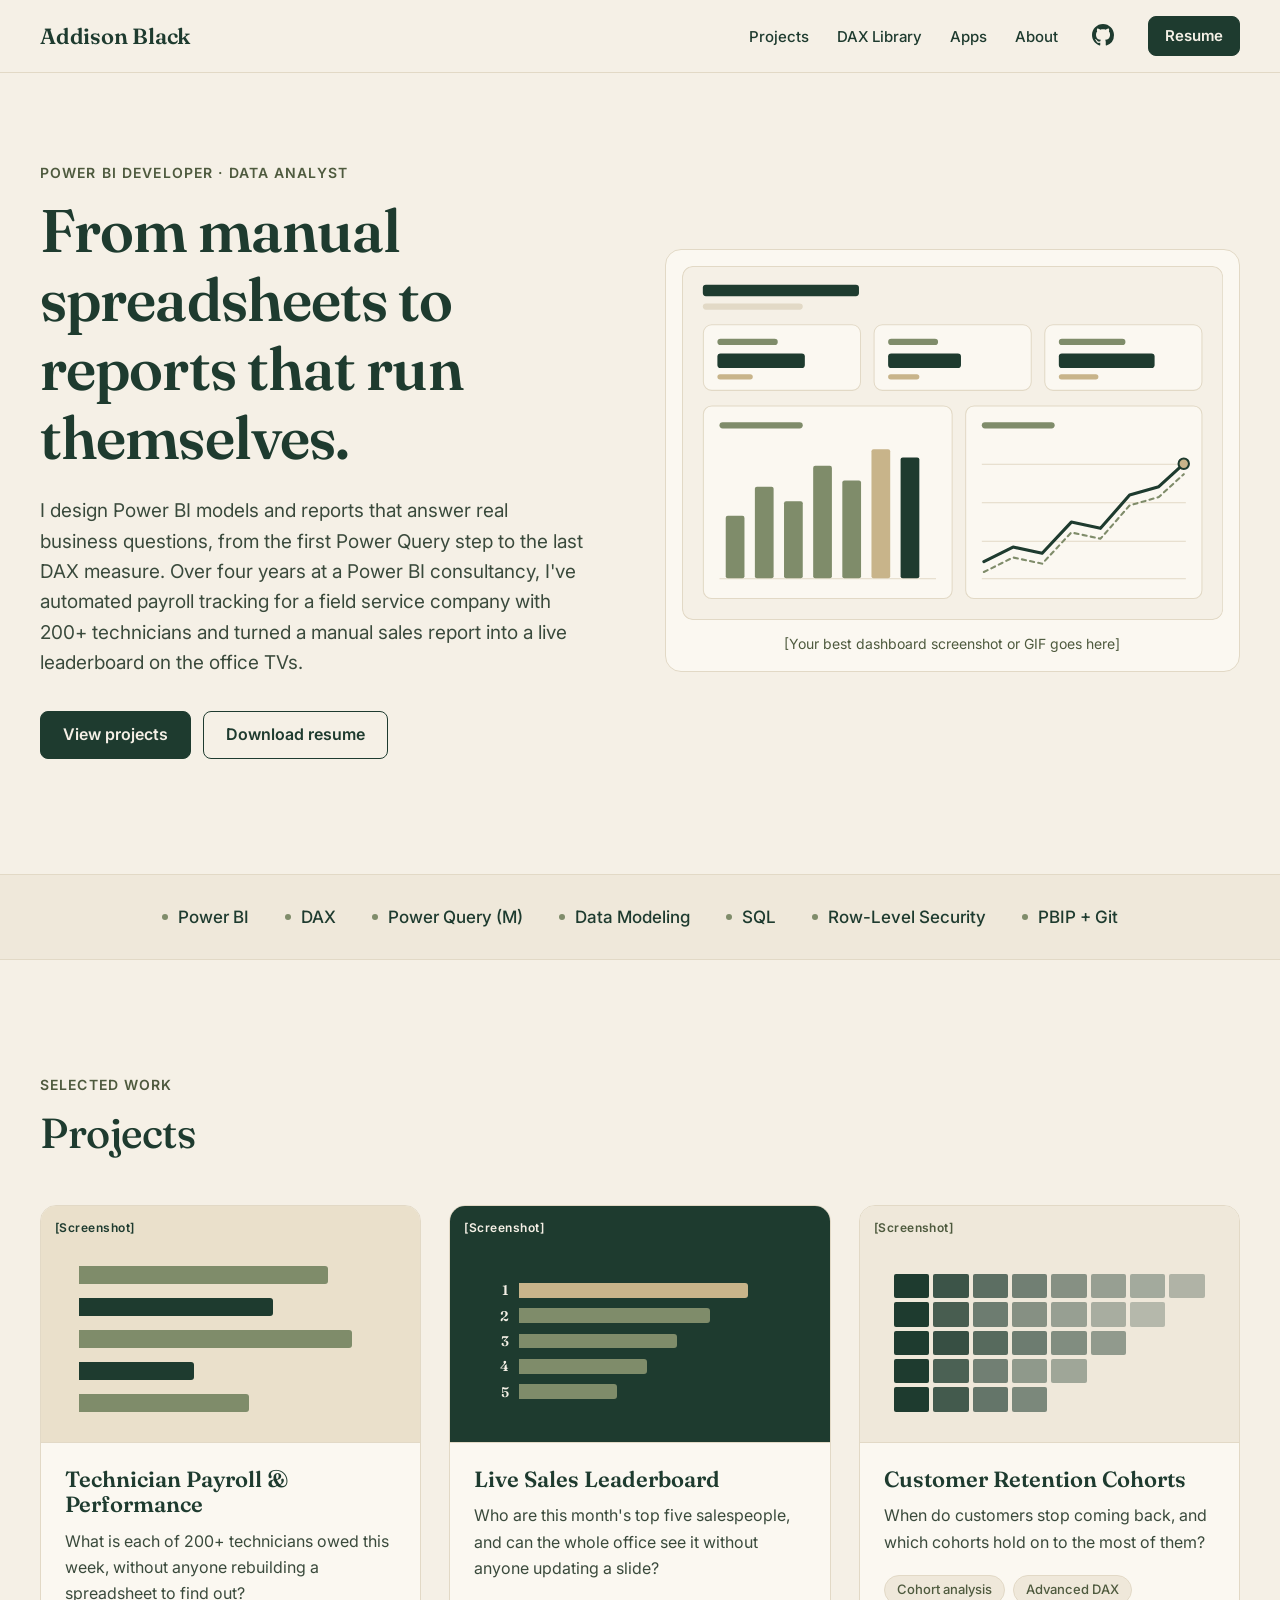
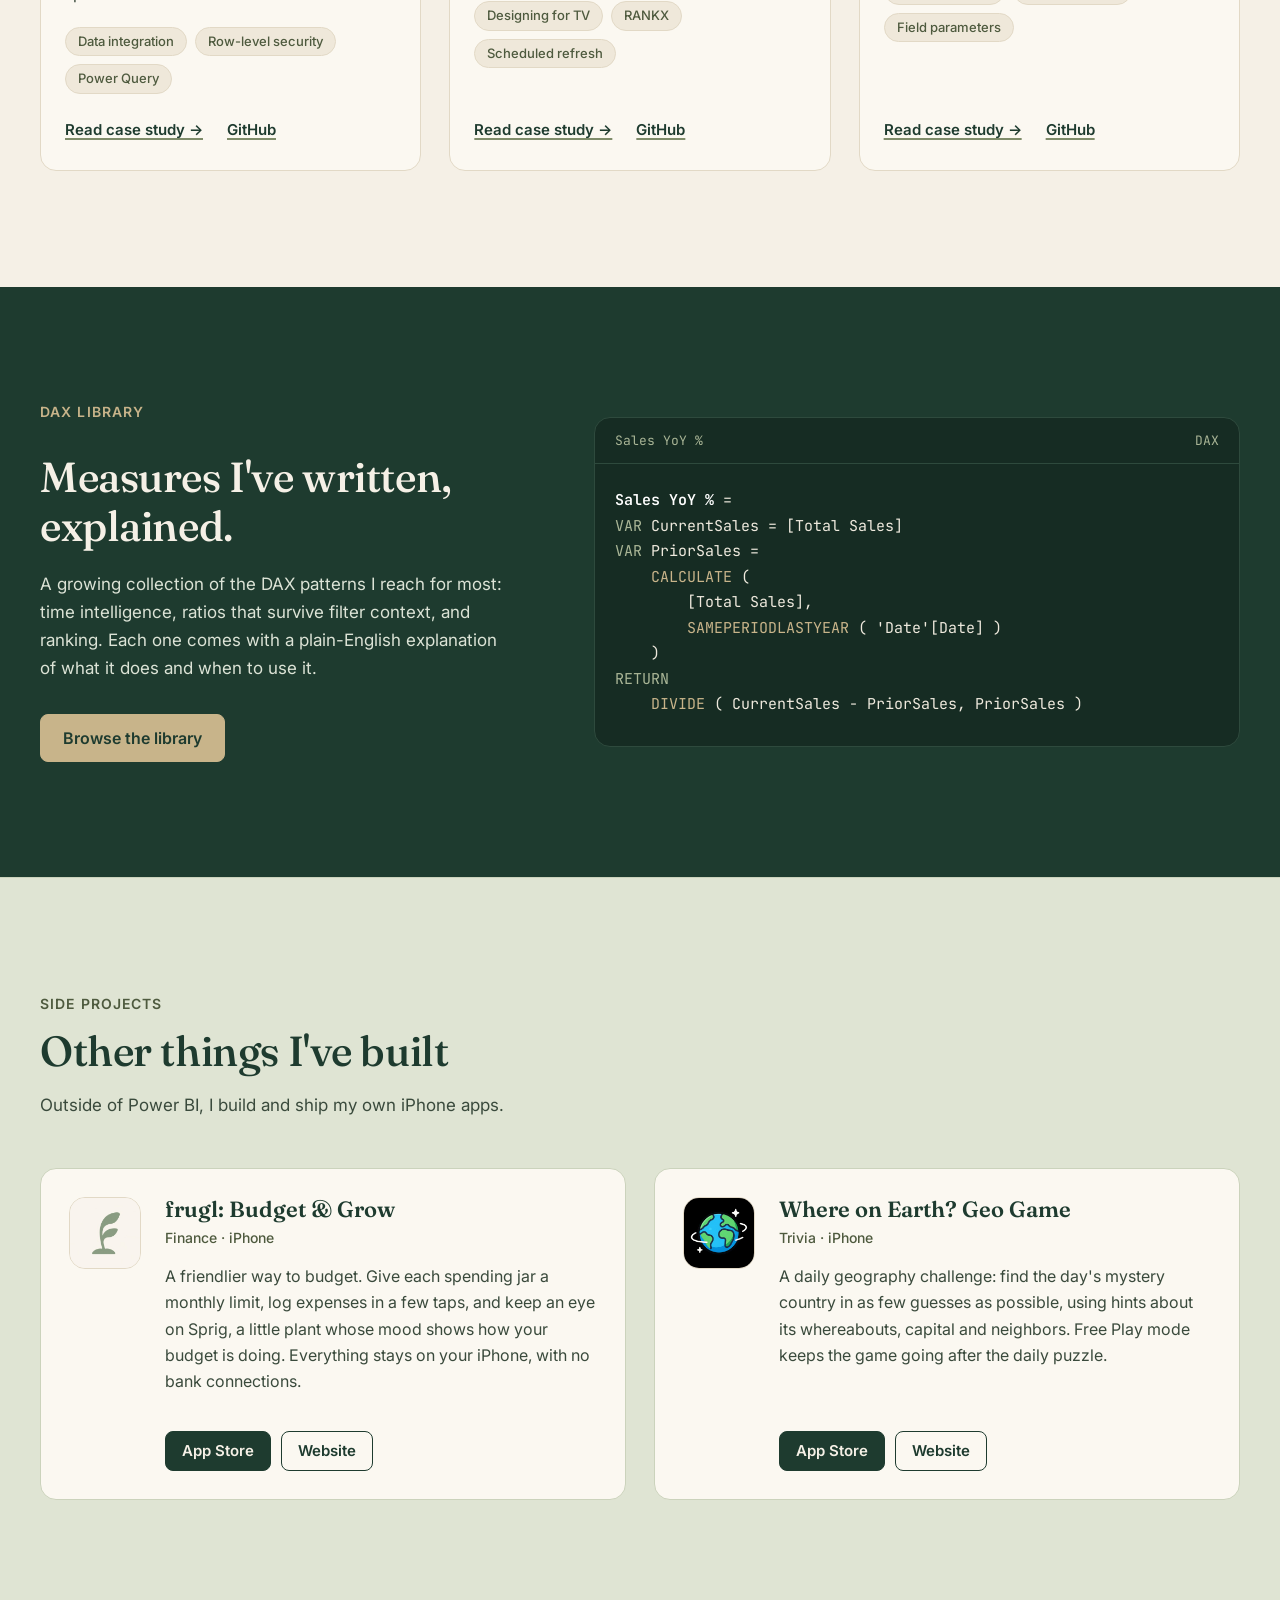
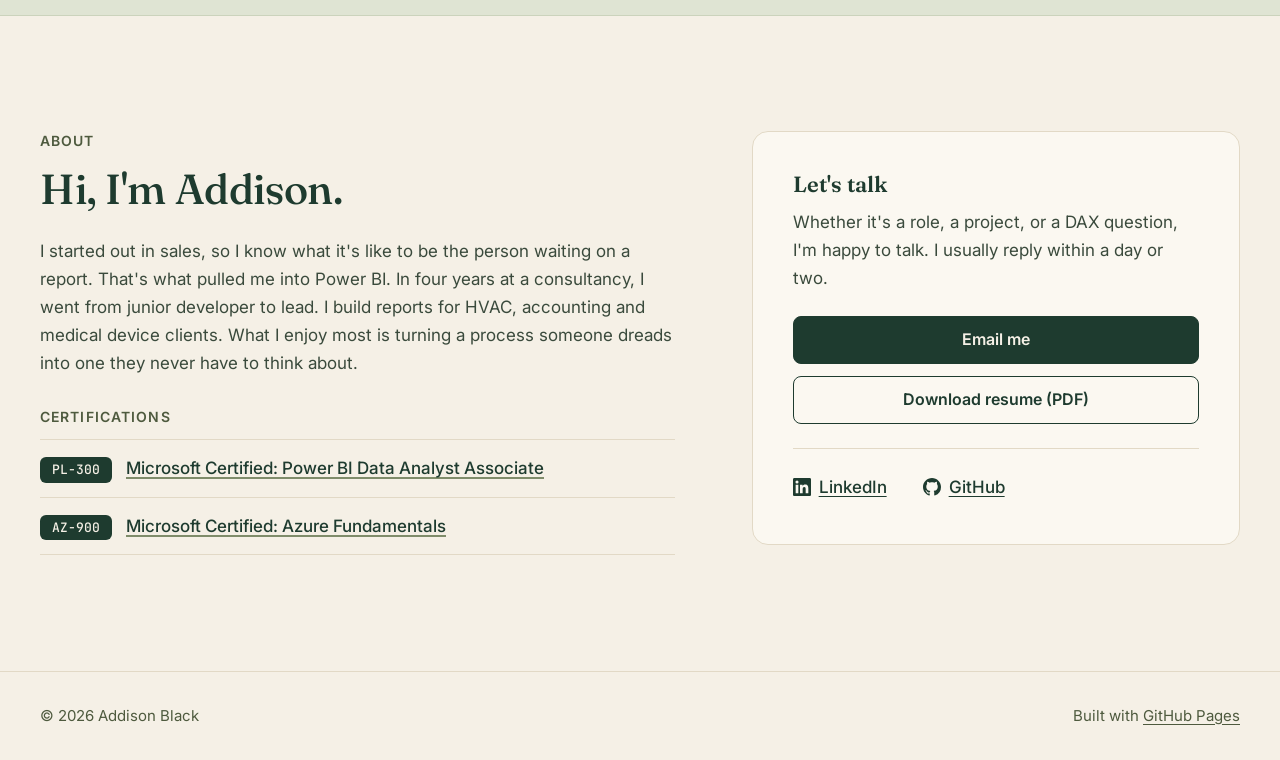
==== commit cadbd6ae: "data sources" ====
--- a/index.html
+++ b/index.html
@@ -13,7 +13,7 @@
   <meta property="og:type" content="website">
   <meta property="og:site_name" content="Addison Black">
   <meta property="og:title" content="Addison Black | Power BI Developer &amp; Data Analyst">
-  <meta property="og:description" content="[I turn messy data into reports people actually use. Short description for link previews.]">
+  <meta property="og:description" content="[From manual spreadsheets to reports that run themselves. Short description for link previews.]">
   <meta property="og:url" content="https://addisonblack.github.io/">
   <meta property="og:image" content="https://addisonblack.github.io/assets/img/[og-image-1200x630].png">
   <meta property="og:image:alt" content="[Describe the preview image]">
@@ -43,14 +43,15 @@
         <ul class="nav-list">
           <li><a href="#projects">Projects</a></li>
           <li><a href="#dax">DAX Library</a></li>
+          <li><a href="#apps">Apps</a></li>
           <li><a href="#about">About</a></li>
           <li>
-            <a class="nav-icon" href="https://github.com/AddisonBlack" aria-label="GitHub">
+            <a class="nav-icon" href="https://github.com/AddisonBlack" aria-label="GitHub (opens in a new tab)" target="_blank" rel="noopener">
               <svg viewBox="0 0 16 16" aria-hidden="true" focusable="false" fill="currentColor"><path d="M8 0C3.58 0 0 3.58 0 8c0 3.54 2.29 6.53 5.47 7.59.4.07.55-.17.55-.38 0-.19-.01-.82-.01-1.49-2.01.37-2.53-.49-2.69-.94-.09-.23-.48-.94-.82-1.13-.28-.15-.68-.52-.01-.53.63-.01 1.08.58 1.23.82.72 1.21 1.87.87 2.33.66.07-.52.28-.87.51-1.07-1.78-.2-3.64-.89-3.64-3.95 0-.87.31-1.59.82-2.15-.08-.2-.36-1.02.08-2.12 0 0 .67-.21 2.2.82.64-.18 1.32-.27 2-.27.68 0 1.36.09 2 .27 1.53-1.04 2.2-.82 2.2-.82.44 1.1.16 1.92.08 2.12.51.56.82 1.27.82 2.15 0 3.07-1.87 3.75-3.65 3.95.29.25.54.73.54 1.48 0 1.07-.01 1.93-.01 2.2 0 .21.15.46.55.38A8.013 8.013 0 0016 8c0-4.42-3.58-8-8-8z"/></svg>
               <span class="nav-icon__text visually-hidden">GitHub</span>
             </a>
           </li>
-          <li><a class="btn btn--primary btn--sm" href="assets/resume.pdf">Resume</a></li>
+          <li><a class="btn btn--primary btn--sm" href="assets/Addison_Black_Resume.pdf" target="_blank" rel="noopener">Resume<span class="visually-hidden"> (PDF, opens in a new tab)</span></a></li>
         </ul>
       </nav>
     </div>
@@ -63,15 +64,17 @@
       <div class="container hero-grid">
         <div>
           <p class="eyebrow">Power BI Developer · Data Analyst</p>
-          <h1 id="hero-title" class="h1">I turn messy data into reports people actually use.</h1>
+          <h1 id="hero-title" class="h1">From manual spreadsheets to reports that run themselves.</h1>
           <p class="lead">
             I design Power BI models and reports that answer real business questions, from the
             first Power Query step to the last DAX measure.
-            [One sentence about your background, e.g. "I spent five years in retail finance before moving into BI full time."]
+            Over four years at a Power BI consultancy, I've automated payroll tracking for a field
+            service company with 200+ technicians and turned a manual sales report into a live
+            leaderboard on the office TVs.
           </p>
           <div class="btn-row">
             <a class="btn btn--primary" href="#projects">View projects</a>
-            <a class="btn btn--outline" href="assets/resume.pdf" download>Download resume</a>
+            <a class="btn btn--outline" href="assets/Addison_Black_Resume.pdf" download="Addison_Black_Resume.pdf">Download resume</a>
           </div>
         </div>
 
@@ -161,23 +164,26 @@
           <!-- Project 1 -->
           <li>
             <article class="card project-card">
-              <!-- [Replace with <img class="thumb" src="assets/img/retail-sales-thumb.png" alt="Retail Sales Performance dashboard overview">] -->
-              <div class="thumb thumb--bars" aria-hidden="true">
+              <!-- [Replace with <img class="thumb" src="assets/img/technician-payroll-thumb.png" alt="Technician payroll report overview">] -->
+              <div class="thumb thumb--hbars" aria-hidden="true">
                 <span class="thumb__label">[Screenshot]</span>
-                <span style="height:45%"></span><span style="height:62%"></span><span style="height:52%"></span>
-                <span style="height:78%"></span><span style="height:66%"></span><span style="height:92%"></span>
+                <span style="width:82%"></span>
+                <span style="width:64%" class="is-alert"></span>
+                <span style="width:90%"></span>
+                <span style="width:38%" class="is-alert"></span>
+                <span style="width:56%"></span>
               </div>
               <div class="project-card__body">
-                <h3 class="h3">Retail Sales Performance</h3>
-                <p class="project-card__question">Which regions and product lines are driving growth, and which are quietly losing margin?</p>
+                <h3 class="h3">Technician Payroll &amp; Performance</h3>
+                <p class="project-card__question">What is each of 200+ technicians owed this week, without anyone rebuilding a spreadsheet to find out?</p>
                 <ul class="tag-list" aria-label="Techniques">
-                  <li class="tag">Time intelligence</li>
-                  <li class="tag">Star schema</li>
-                  <li class="tag">Drill-through</li>
+                  <li class="tag">Data integration</li>
+                  <li class="tag">Row-level security</li>
+                  <li class="tag">Power Query</li>
                 </ul>
                 <div class="project-card__links">
-                  <a class="text-link" href="projects/retail-sales.html" aria-label="Read case study: Retail Sales Performance">Read case study →</a>
-                  <a class="text-link" href="https://github.com/AddisonBlack/[retail-sales-repo]" aria-label="GitHub: Retail Sales Performance repository">GitHub</a>
+                  <a class="text-link" href="projects/technician-payroll.html" aria-label="Read case study: Technician Payroll and Performance">Read case study →</a>
+                  <a class="text-link" href="https://github.com/AddisonBlack/[technician-payroll-repo]" aria-label="GitHub: Technician Payroll and Performance repository (opens in a new tab)" target="_blank" rel="noopener">GitHub</a>
                 </div>
               </div>
             </article>
@@ -186,7 +192,35 @@
           <!-- Project 2 -->
           <li>
             <article class="card project-card">
-              <!-- [Replace with <img class="thumb" src="assets/img/customer-retention-thumb.png" alt="Customer retention cohort matrix"> ] -->
+              <!-- [Replace with <img class="thumb" src="assets/img/sales-leaderboard-thumb.png" alt="Sales leaderboard on an office TV">] -->
+              <div class="thumb thumb--leaderboard" aria-hidden="true">
+                <span class="thumb__label">[Screenshot]</span>
+                <span class="is-top" style="width:84%"></span>
+                <span style="width:70%"></span>
+                <span style="width:58%"></span>
+                <span style="width:47%"></span>
+                <span style="width:36%"></span>
+              </div>
+              <div class="project-card__body">
+                <h3 class="h3">Live Sales Leaderboard</h3>
+                <p class="project-card__question">Who are this month's top five salespeople, and can the whole office see it without anyone updating a slide?</p>
+                <ul class="tag-list" aria-label="Techniques">
+                  <li class="tag">Designing for TV</li>
+                  <li class="tag">RANKX</li>
+                  <li class="tag">Scheduled refresh</li>
+                </ul>
+                <div class="project-card__links">
+                  <a class="text-link" href="projects/sales-leaderboard.html" aria-label="Read case study: Live Sales Leaderboard">Read case study →</a>
+                  <a class="text-link" href="https://github.com/AddisonBlack/[sales-leaderboard-repo]" aria-label="GitHub: Live Sales Leaderboard repository (opens in a new tab)" target="_blank" rel="noopener">GitHub</a>
+                </div>
+              </div>
+            </article>
+          </li>
+
+          <!-- Project 3 -->
+          <li>
+            <article class="card project-card">
+              <!-- [Replace with <img class="thumb" src="assets/img/customer-retention-thumb.png" alt="Customer retention cohort matrix">] -->
               <div class="thumb thumb--cohort" aria-hidden="true">
                 <span class="thumb__label">[Screenshot]</span>
                 <span style="opacity:1"></span><span style="opacity:.85"></span><span style="opacity:.7"></span><span style="opacity:.6"></span><span style="opacity:.5"></span><span style="opacity:.42"></span><span style="opacity:.36"></span><span style="opacity:.3"></span>
@@ -197,45 +231,15 @@
               </div>
               <div class="project-card__body">
                 <h3 class="h3">Customer Retention Cohorts</h3>
-                <p class="project-card__question">When do customers stop coming back, and which acquisition channels bring in the ones who stay?</p>
+                <p class="project-card__question">When do customers stop coming back, and which cohorts hold on to the most of them?</p>
                 <ul class="tag-list" aria-label="Techniques">
                   <li class="tag">Cohort analysis</li>
                   <li class="tag">Advanced DAX</li>
                   <li class="tag">Field parameters</li>
                 </ul>
                 <div class="project-card__links">
-                  <!-- [Change href to projects/customer-retention.html once that page exists] -->
-                  <a class="text-link" href="#projects" aria-label="Read case study: Customer Retention Cohorts">Read case study →</a>
-                  <a class="text-link" href="https://github.com/AddisonBlack/[customer-retention-repo]" aria-label="GitHub: Customer Retention Cohorts repository">GitHub</a>
-                </div>
-              </div>
-            </article>
-          </li>
-
-          <!-- Project 3 -->
-          <li>
-            <article class="card project-card">
-              <!-- [Replace with <img class="thumb" src="assets/img/inventory-thumb.png" alt="Inventory and supply chain dashboard"> ] -->
-              <div class="thumb thumb--hbars" aria-hidden="true">
-                <span class="thumb__label">[Screenshot]</span>
-                <span style="width:82%"></span>
-                <span style="width:64%" class="is-alert"></span>
-                <span style="width:90%"></span>
-                <span style="width:38%" class="is-alert"></span>
-                <span style="width:56%"></span>
-              </div>
-              <div class="project-card__body">
-                <h3 class="h3">Inventory &amp; Supply Chain</h3>
-                <p class="project-card__question">Which warehouses are overstocked, which SKUs are about to run out, and what is late inventory costing?</p>
-                <ul class="tag-list" aria-label="Techniques">
-                  <li class="tag">Power Query</li>
-                  <li class="tag">Row-level security</li>
-                  <li class="tag">Conditional formatting</li>
-                </ul>
-                <div class="project-card__links">
-                  <!-- [Change href to projects/inventory-supply-chain.html once that page exists] -->
-                  <a class="text-link" href="#projects" aria-label="Read case study: Inventory and Supply Chain">Read case study →</a>
-                  <a class="text-link" href="https://github.com/AddisonBlack/[inventory-repo]" aria-label="GitHub: Inventory and Supply Chain repository">GitHub</a>
+                  <a class="text-link" href="projects/customer-retention.html" aria-label="Read case study: Customer Retention Cohorts">Read case study →</a>
+                  <a class="text-link" href="https://github.com/AddisonBlack/[customer-retention-repo]" aria-label="GitHub: Customer Retention Cohorts repository (opens in a new tab)" target="_blank" rel="noopener">GitHub</a>
                 </div>
               </div>
             </article>
@@ -255,7 +259,7 @@
             that survive filter context, and ranking. Each one comes with a plain-English
             explanation of what it does and when to use it.
           </p>
-          <a class="btn btn--tan" href="https://github.com/AddisonBlack/[dax-library-repo]">Browse the library</a>
+          <a class="btn btn--tan" href="https://github.com/AddisonBlack/[dax-library-repo]" target="_blank" rel="noopener">Browse the library<span class="visually-hidden"> (opens in a new tab)</span></a>
         </div>
 
         <figure class="code-block">
@@ -276,6 +280,59 @@
       </div>
     </section>
 
+    <!-- ===================== iOS apps ===================== -->
+    <section id="apps" class="section section--sage" aria-labelledby="apps-title">
+      <div class="container">
+        <header class="section-header">
+          <p class="eyebrow">Side projects</p>
+          <h2 id="apps-title" class="h2">Other things I've built</h2>
+          <p class="apps-intro">Outside of Power BI, I build and ship my own iPhone apps.</p>
+        </header>
+
+        <ul class="apps-grid">
+          <!-- App 1 -->
+          <li>
+            <article class="card app-card">
+              <img class="app-card__icon" src="assets/img/apps/frugl-icon.jpg" alt="" width="72" height="72" loading="lazy">
+              <div class="app-card__body">
+                <h3 class="h3">frugl: Budget &amp; Grow</h3>
+                <p class="app-card__meta">Finance · iPhone</p>
+                <p>
+                  A friendlier way to budget. Give each spending jar a monthly limit, log expenses
+                  in a few taps, and keep an eye on Sprig, a little plant whose mood shows how your
+                  budget is doing. Everything stays on your iPhone, with no bank connections.
+                </p>
+                <div class="app-card__links">
+                  <a class="btn btn--primary btn--sm" href="https://apps.apple.com/us/app/frugl-budget-grow/id6813641455" target="_blank" rel="noopener" aria-label="frugl on the App Store (opens in a new tab)">App Store</a>
+                  <a class="btn btn--outline btn--sm" href="https://usefrugl.com/" target="_blank" rel="noopener" aria-label="frugl website (opens in a new tab)">Website</a>
+                </div>
+              </div>
+            </article>
+          </li>
+
+          <!-- App 2 -->
+          <li>
+            <article class="card app-card">
+              <img class="app-card__icon" src="assets/img/apps/where-on-earth-icon.jpg" alt="" width="72" height="72" loading="lazy">
+              <div class="app-card__body">
+                <h3 class="h3">Where on Earth? Geo Game</h3>
+                <p class="app-card__meta">Trivia · iPhone</p>
+                <p>
+                  A daily geography challenge: find the day's mystery country in as few guesses as
+                  possible, using hints about its whereabouts, capital and neighbors. Free Play
+                  mode keeps the game going after the daily puzzle.
+                </p>
+                <div class="app-card__links">
+                  <a class="btn btn--primary btn--sm" href="https://apps.apple.com/us/app/where-on-earth-geo-game/id6752313335" target="_blank" rel="noopener" aria-label="Where on Earth? on the App Store (opens in a new tab)">App Store</a>
+                  <a class="btn btn--outline btn--sm" href="https://www.whereonearth.to/" target="_blank" rel="noopener" aria-label="Where on Earth? website (opens in a new tab)">Website</a>
+                </div>
+              </div>
+            </article>
+          </li>
+        </ul>
+      </div>
+    </section>
+
     <!-- ===================== About & contact ===================== -->
     <section id="about" class="section" aria-labelledby="about-title">
       <div class="container about-grid">
@@ -283,31 +340,37 @@
           <p class="eyebrow">About</p>
           <h2 id="about-title" class="h2">Hi, I'm Addison.</h2>
           <p>
-            [Your background: where you started, what kind of teams you've built reports for,
-            and what you enjoy most about the work. Two or three sentences is plenty.]
+            I started out in sales, so I know what it's like to be the person waiting on a report. That's what pulled me into Power BI. In four years at a consultancy, I went from junior developer to lead. I build reports for HVAC, accounting and medical device clients. What I enjoy most is turning a process someone dreads into one they never have to think about.
           </p>
-          <p>
-            [Certifications and credentials, e.g. "Microsoft Certified: Power BI Data Analyst
-            Associate (PL-300)", plus anything else you're learning right now.]
-          </p>
+          <h3 class="about-subhead">Certifications</h3>
+          <ul class="cert-list">
+            <li>
+              <span class="cert-code">PL-300</span>
+              <a href="https://learn.microsoft.com/en-us/credentials/certifications/data-analyst-associate/?practice-assessment-type=certification" target="_blank" rel="noopener">Microsoft Certified: Power BI Data Analyst Associate<span class="visually-hidden"> (opens in a new tab)</span></a>
+            </li>
+            <li>
+              <span class="cert-code">AZ-900</span>
+              <a href="https://learn.microsoft.com/en-us/credentials/certifications/azure-fundamentals/?practice-assessment-type=certification" target="_blank" rel="noopener">Microsoft Certified: Azure Fundamentals<span class="visually-hidden"> (opens in a new tab)</span></a>
+            </li>
+          </ul>
         </div>
 
         <aside class="card contact-card" aria-labelledby="contact-title">
           <h3 id="contact-title" class="h3">Let's talk</h3>
-          <p>[Open to Power BI roles and freelance projects. I usually reply within a day or two.]</p>
-          <a class="btn btn--primary" href="mailto:[your-email@example.com]">Email me</a>
-          <a class="btn btn--outline" href="assets/resume.pdf" download>Download resume (PDF)</a>
+          <p>Whether it's a role, a project, or a DAX question, I'm happy to talk. I usually reply within a day or two.</p>
+          <a class="btn btn--primary" href="mailto:mraddisonblack@gmail.com">Email me</a>
+          <a class="btn btn--outline" href="assets/Addison_Black_Resume.pdf" download="Addison_Black_Resume.pdf">Download resume (PDF)</a>
           <ul class="contact-links">
             <li>
-              <a class="icon-text-link" href="https://www.linkedin.com/in/[your-linkedin-handle]">
+              <a class="icon-text-link" href="https://www.linkedin.com/in/addison-black-a16986448/" target="_blank" rel="noopener">
                 <svg viewBox="0 0 24 24" aria-hidden="true" focusable="false" fill="currentColor"><path d="M20.45 20.45h-3.56v-5.57c0-1.33-.02-3.04-1.85-3.04-1.86 0-2.14 1.45-2.14 2.94v5.67H9.34V9h3.42v1.56h.05c.48-.9 1.64-1.85 3.37-1.85 3.6 0 4.27 2.37 4.27 5.46v6.28zM5.34 7.43a2.06 2.06 0 1 1 0-4.13 2.06 2.06 0 0 1 0 4.13zM7.12 20.45H3.56V9h3.56v11.45zM22.22 0H1.77C.79 0 0 .77 0 1.73v20.54C0 23.23.79 24 1.77 24h20.45c.98 0 1.78-.77 1.78-1.73V1.73C24 .77 23.2 0 22.22 0z"/></svg>
-                LinkedIn
+                LinkedIn<span class="visually-hidden"> (opens in a new tab)</span>
               </a>
             </li>
             <li>
-              <a class="icon-text-link" href="https://github.com/AddisonBlack">
+              <a class="icon-text-link" href="https://github.com/AddisonBlack" target="_blank" rel="noopener">
                 <svg viewBox="0 0 16 16" aria-hidden="true" focusable="false" fill="currentColor"><path d="M8 0C3.58 0 0 3.58 0 8c0 3.54 2.29 6.53 5.47 7.59.4.07.55-.17.55-.38 0-.19-.01-.82-.01-1.49-2.01.37-2.53-.49-2.69-.94-.09-.23-.48-.94-.82-1.13-.28-.15-.68-.52-.01-.53.63-.01 1.08.58 1.23.82.72 1.21 1.87.87 2.33.66.07-.52.28-.87.51-1.07-1.78-.2-3.64-.89-3.64-3.95 0-.87.31-1.59.82-2.15-.08-.2-.36-1.02.08-2.12 0 0 .67-.21 2.2.82.64-.18 1.32-.27 2-.27.68 0 1.36.09 2 .27 1.53-1.04 2.2-.82 2.2-.82.44 1.1.16 1.92.08 2.12.51.56.82 1.27.82 2.15 0 3.07-1.87 3.75-3.65 3.95.29.25.54.73.54 1.48 0 1.07-.01 1.93-.01 2.2 0 .21.15.46.55.38A8.013 8.013 0 0016 8c0-4.42-3.58-8-8-8z"/></svg>
-                GitHub
+                GitHub<span class="visually-hidden"> (opens in a new tab)</span>
               </a>
             </li>
           </ul>
@@ -321,7 +384,7 @@
   <footer class="site-footer">
     <div class="container footer-inner">
       <p>© 2026 Addison Black</p>
-      <p>Built with <a href="https://pages.github.com/">GitHub Pages</a></p>
+      <p>Built with <a href="https://pages.github.com/" target="_blank" rel="noopener">GitHub Pages<span class="visually-hidden"> (opens in a new tab)</span></a></p>
     </div>
   </footer>
 
--- a/css/styles.css
+++ b/css/styles.css
@@ -13,6 +13,7 @@
    9.  Skills strip
    10. Projects grid & cards
    11. DAX Library (dark section) & code blocks
+   11b. iOS apps (side projects)
    12. About & contact
    13. Footer
    14. Case study page
@@ -33,6 +34,8 @@
   --tan: #C8B48A;          /* accent: buttons on dark, highlights, code functions */
   --cream: #F5F0E6;        /* page background */
   --sand: #EFE8DA;         /* slightly darker cream band (skills strip, pills) */
+  --sage-tint: #DFE4D3;    /* light sage background (iOS apps section) */
+  --sage-tint-line: #CBD3BC; /* borders on the sage-tint background */
   --card: #FBF8F1;         /* card background */
   --line: #E2D9C6;         /* borders & dividers */
   --body-text: #3A4A3C;    /* paragraph text */
@@ -611,26 +614,44 @@
   letter-spacing: 0.04em;
 }
 
-/* Thumb 1: vertical bars on forest */
-.thumb--bars {
-  display: flex;
-  align-items: flex-end;
-  gap: 8%;
-  padding: 18% 10% 10%;
+/* Leaderboard thumb: ranked bars on forest (a TV screen) */
+.thumb--leaderboard {
+  display: flex;
+  flex-direction: column;
+  justify-content: center;
+  gap: 7%;
+  padding: 16% 10% 7% 18%;
   background: var(--forest);
-}
-
-.thumb--bars .thumb__label { color: var(--cream); }
-
-.thumb--bars span:not(.thumb__label) {
-  flex: 1;
+  counter-reset: rank;
+}
+
+.thumb--leaderboard .thumb__label { color: var(--cream); }
+
+.thumb--leaderboard span:not(.thumb__label) {
+  position: relative;
+  height: 10%;
   background: var(--sage);
-  border-radius: 3px 3px 0 0;
-}
-
-.thumb--bars span:not(.thumb__label):nth-child(odd) { background: var(--tan); }
-
-/* Thumb 2: cohort heat grid on sand */
+  border-radius: 0 3px 3px 0;
+  counter-increment: rank;
+}
+
+.thumb--leaderboard span.is-top { background: var(--tan); }
+
+/* Rank number to the left of each bar */
+.thumb--leaderboard span:not(.thumb__label)::before {
+  content: counter(rank);
+  position: absolute;
+  top: 50%;
+  right: calc(100% + 10px);
+  color: var(--cream);
+  font-family: var(--font-heading);
+  font-size: 0.875rem;
+  font-weight: 600;
+  line-height: 1;
+  transform: translateY(-50%);
+}
+
+/* Cohort thumb: heat grid on sand */
 .thumb--cohort {
   display: grid;
   grid-template-columns: repeat(8, 1fr);
@@ -646,7 +667,7 @@
   border-radius: 2px;
 }
 
-/* Thumb 3: horizontal bars on tan tint */
+/* Payroll thumb: horizontal bars on tan tint */
 .thumb--hbars {
   display: flex;
   flex-direction: column;
@@ -724,6 +745,72 @@
 
 
 /* ==========================================================================
+   11b. iOS apps (side projects)
+   ========================================================================== */
+.section--sage {
+  background: var(--sage-tint);
+  border-block: 1px solid var(--sage-tint-line);
+}
+
+.section--sage .card {
+  border-color: var(--sage-tint-line);
+}
+
+.apps-intro {
+  margin-top: 16px;
+}
+
+.apps-grid {
+  display: grid;
+  grid-template-columns: repeat(2, minmax(0, 1fr));
+  gap: 28px;
+  list-style: none;
+}
+
+.app-card {
+  display: flex;
+  align-items: flex-start;
+  gap: 24px;
+  height: 100%;
+  padding: 28px;
+}
+
+.app-card__icon {
+  flex-shrink: 0;
+  width: 72px;
+  height: 72px;
+  border: 1px solid var(--line);
+  border-radius: 16px; /* iOS-style rounded icon */
+}
+
+.app-card__body {
+  display: flex;
+  flex: 1;
+  flex-direction: column;
+  height: 100%;
+}
+
+.app-card__meta {
+  margin: 4px 0 14px;
+  color: var(--sage-dark);
+  font-size: 0.875rem;
+  font-weight: 500;
+}
+
+.app-card__body > p:not(.app-card__meta) {
+  font-size: 1rem;
+}
+
+.app-card__links {
+  display: flex;
+  flex-wrap: wrap;
+  gap: 10px;
+  margin-top: auto;
+  padding-top: 20px;
+}
+
+
+/* ==========================================================================
    12. About & contact
    ========================================================================== */
 .about-grid {
@@ -735,6 +822,55 @@
 
 .about-grid .h2 {
   margin-bottom: 24px;
+}
+
+/* Certifications list */
+.about-subhead {
+  margin: 32px 0 14px;
+  color: var(--sage-dark);
+  font-family: var(--font-body);
+  font-size: 14px;
+  font-weight: 600;
+  letter-spacing: 0.08em;
+  text-transform: uppercase;
+}
+
+.cert-list {
+  list-style: none;
+  border-top: 1px solid var(--line);
+}
+
+.cert-list li {
+  display: flex;
+  align-items: baseline;
+  gap: 14px;
+  padding: 14px 0;
+  border-bottom: 1px solid var(--line);
+  color: var(--forest);
+  font-weight: 500;
+}
+
+.cert-list a {
+  color: var(--forest);
+  text-decoration: underline;
+  text-decoration-color: var(--sage);
+  text-decoration-thickness: 1.5px;
+}
+
+.cert-list a:hover {
+  text-decoration-color: var(--forest);
+}
+
+.cert-code {
+  flex-shrink: 0;
+  min-width: 72px;
+  padding: 2px 8px;
+  background: var(--forest);
+  border-radius: 6px;
+  color: var(--cream);
+  font-family: var(--font-mono);
+  font-size: 0.8125rem;
+  text-align: center;
 }
 
 .contact-card {
@@ -815,6 +951,18 @@
 
 .cs-intro h1 {
   margin-bottom: 20px;
+}
+
+/* Note under the summary, e.g. "Rebuilt on synthetic data" */
+.cs-note {
+  max-width: 46em;
+  margin-top: 20px;
+  padding: 14px 18px;
+  background: var(--sand);
+  border-left: 3px solid var(--sage);
+  border-radius: 0 var(--radius-btn) var(--radius-btn) 0;
+  color: var(--sage-dark);
+  font-size: 0.9375rem;
 }
 
 /* ---- Metadata row (<dl>) ---- */
@@ -1231,6 +1379,22 @@
     grid-template-columns: minmax(0, 1fr);
   }
 
+  .apps-grid {
+    grid-template-columns: minmax(0, 1fr);
+  }
+
+  .app-card {
+    flex-direction: column;
+    gap: 18px;
+    padding: 24px;
+  }
+
+  .app-card__icon {
+    width: 64px;
+    height: 64px;
+    border-radius: 14px;
+  }
+
   .meta > div,
   .meta > div + div {
     padding: 16px 0;
